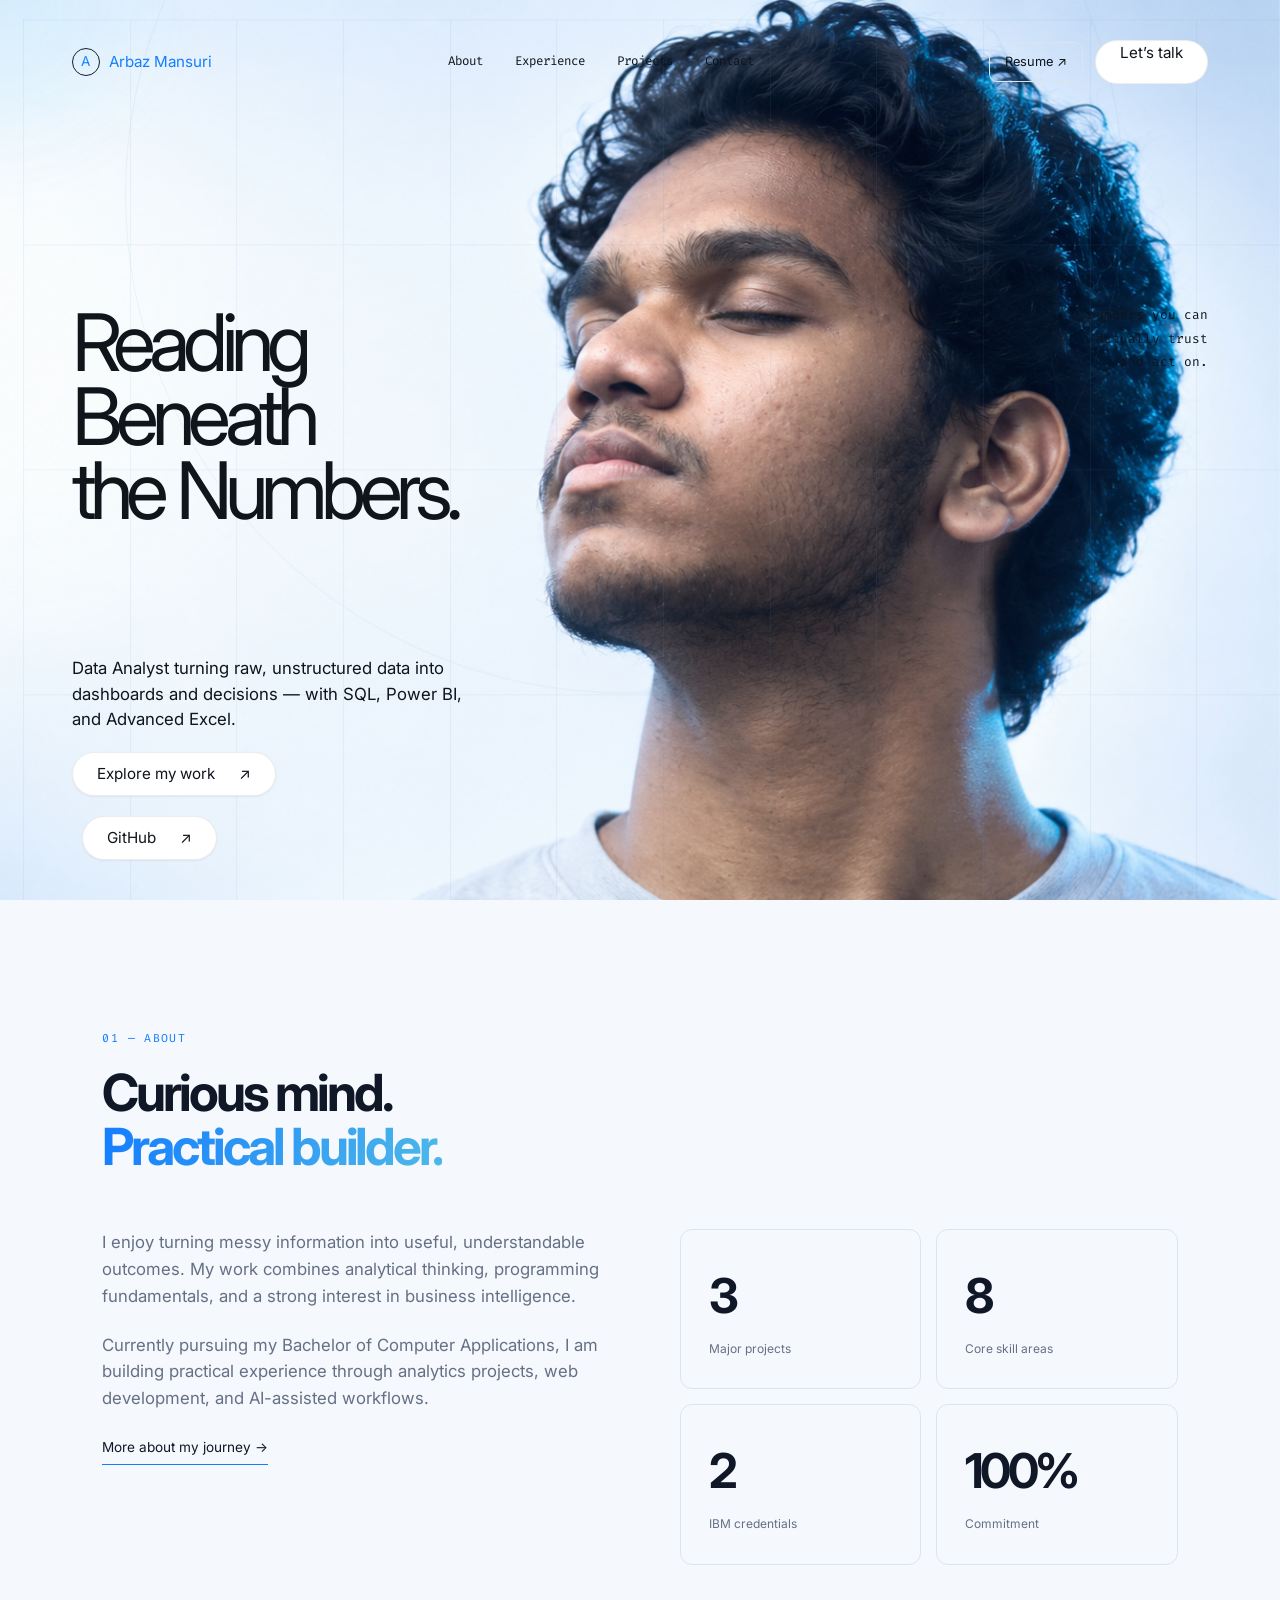
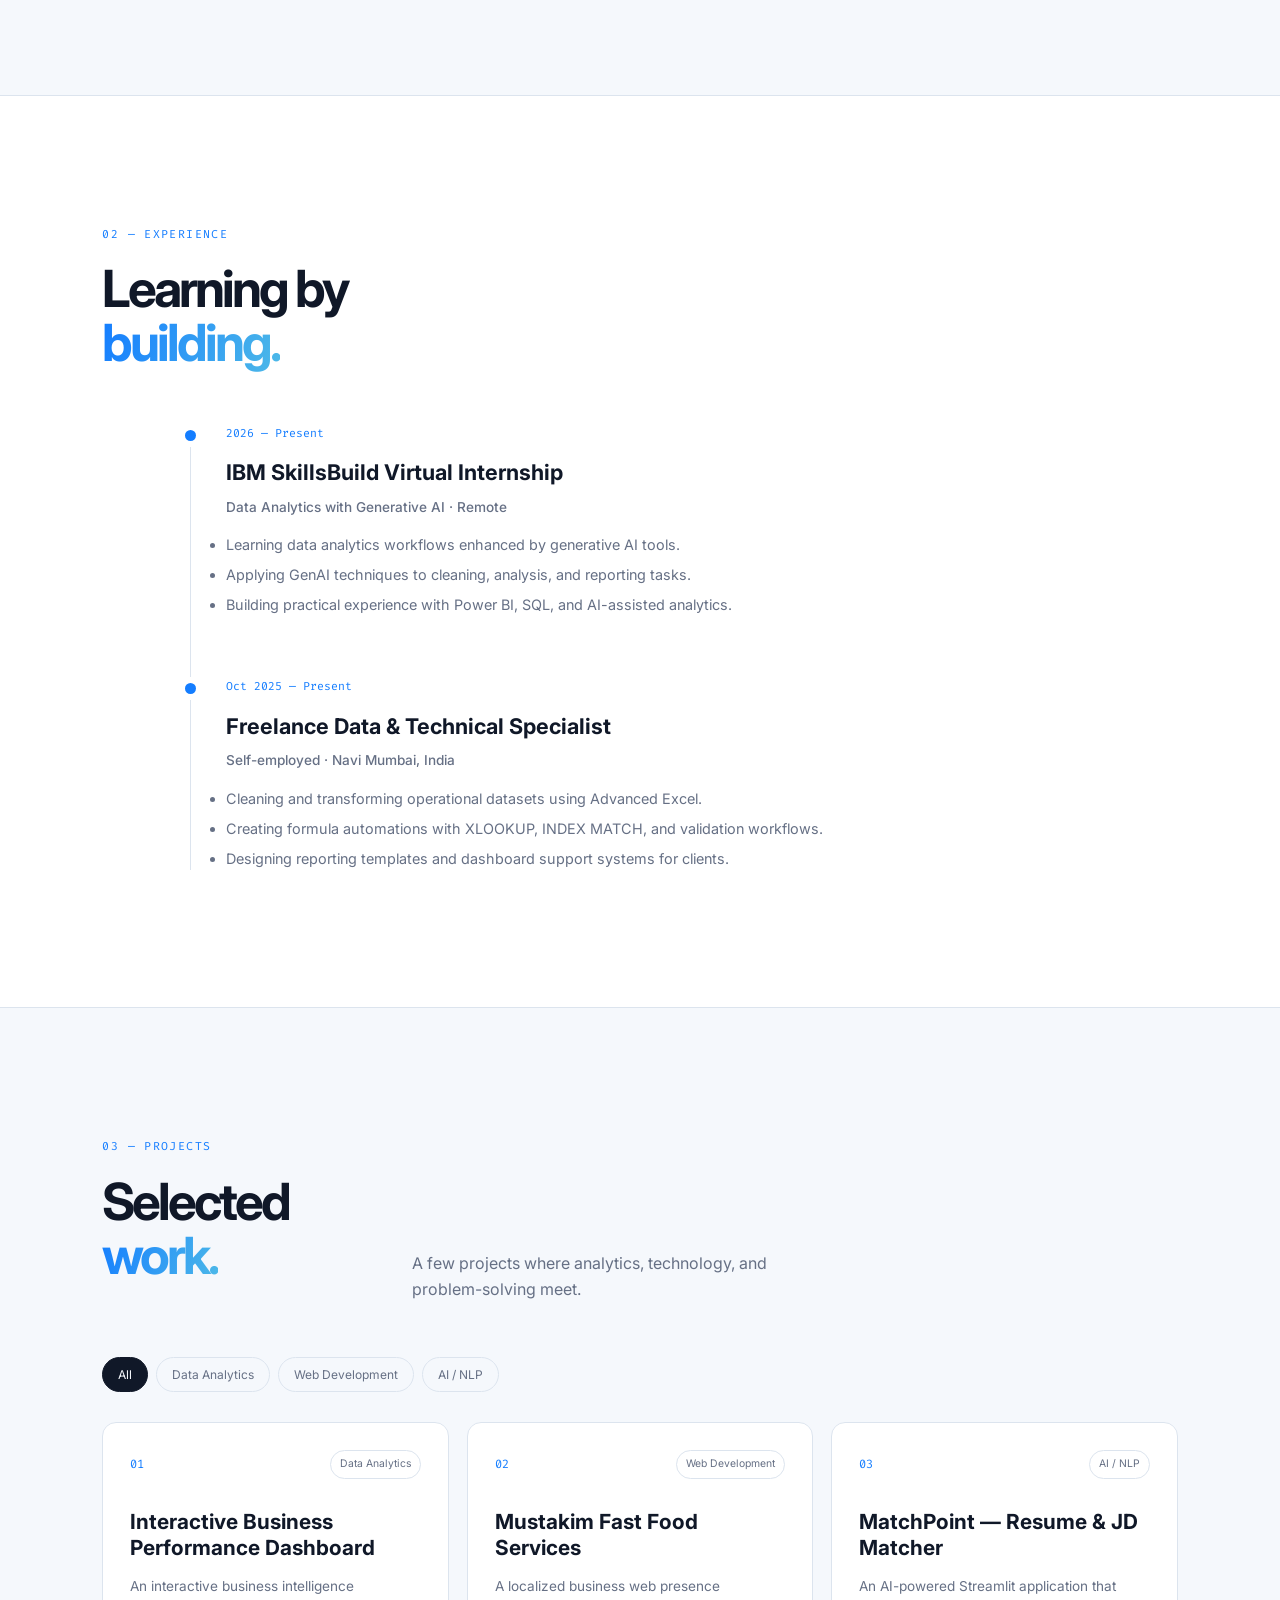
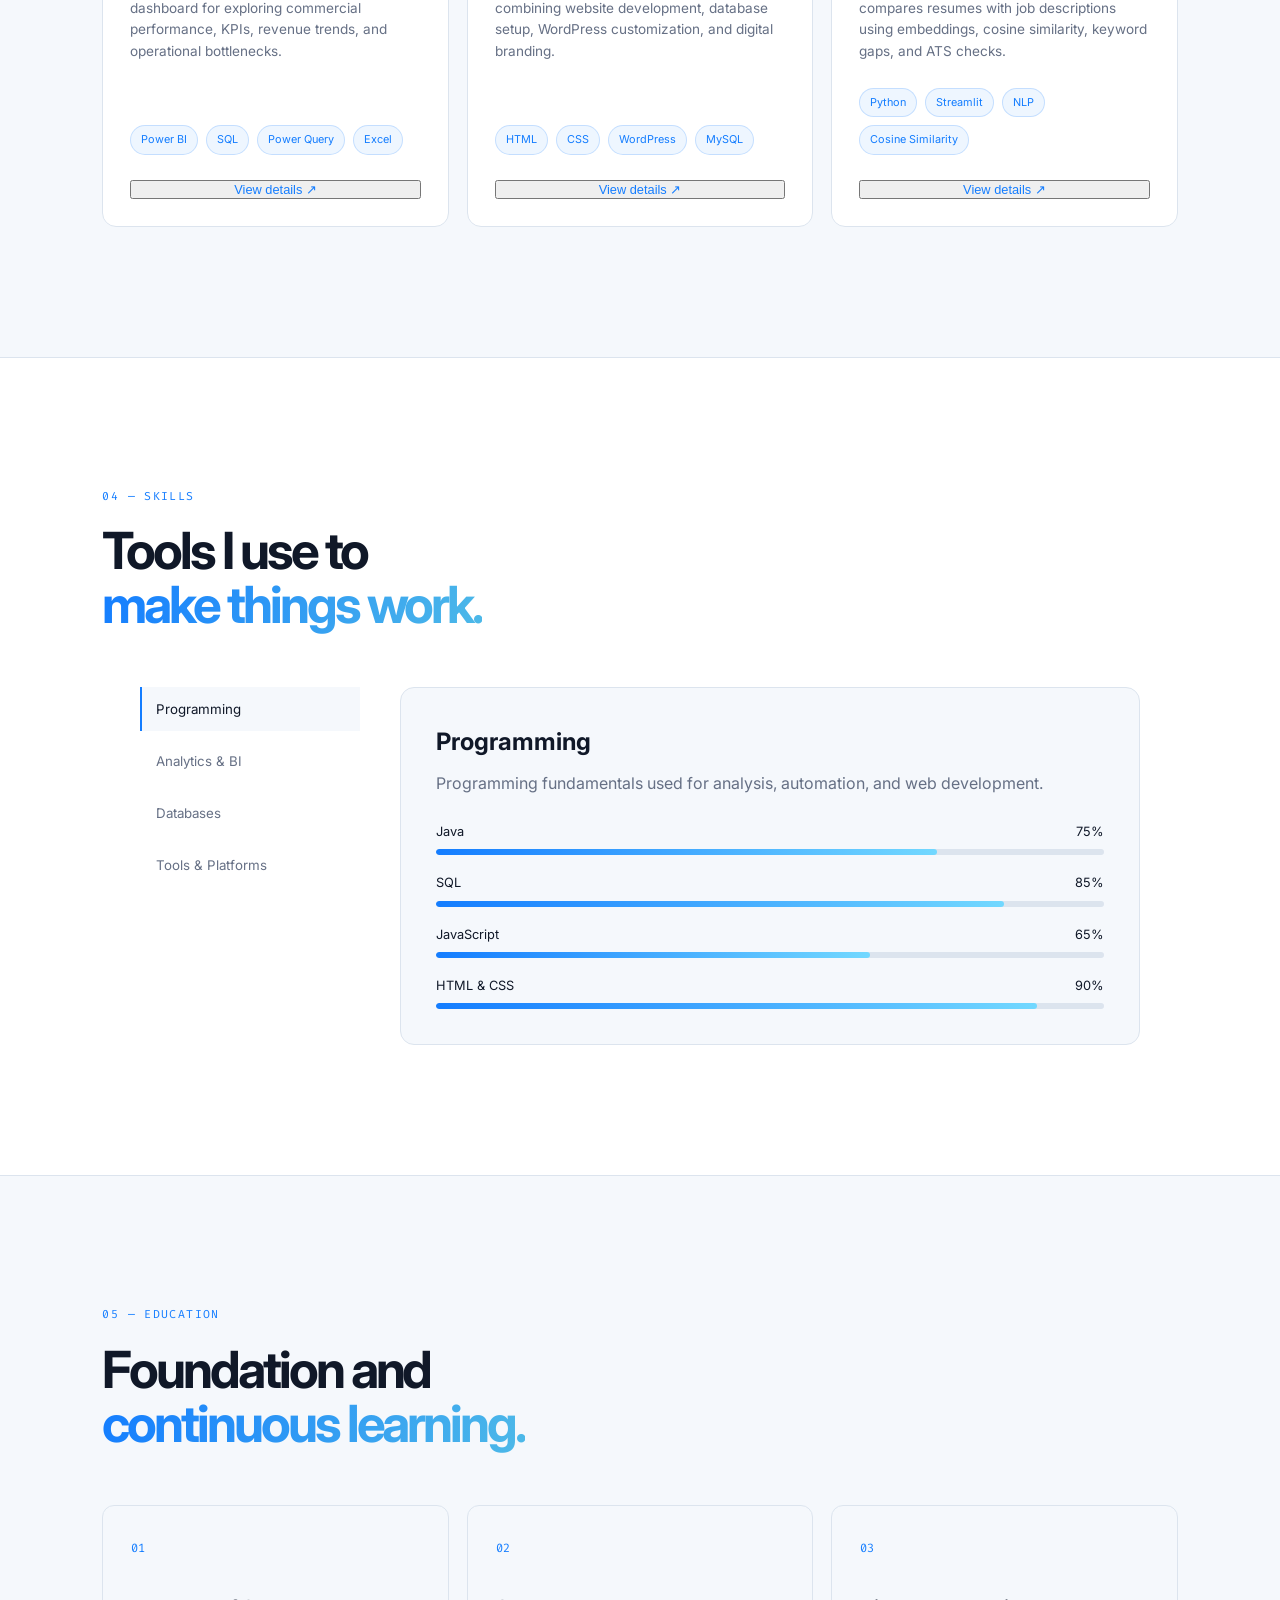
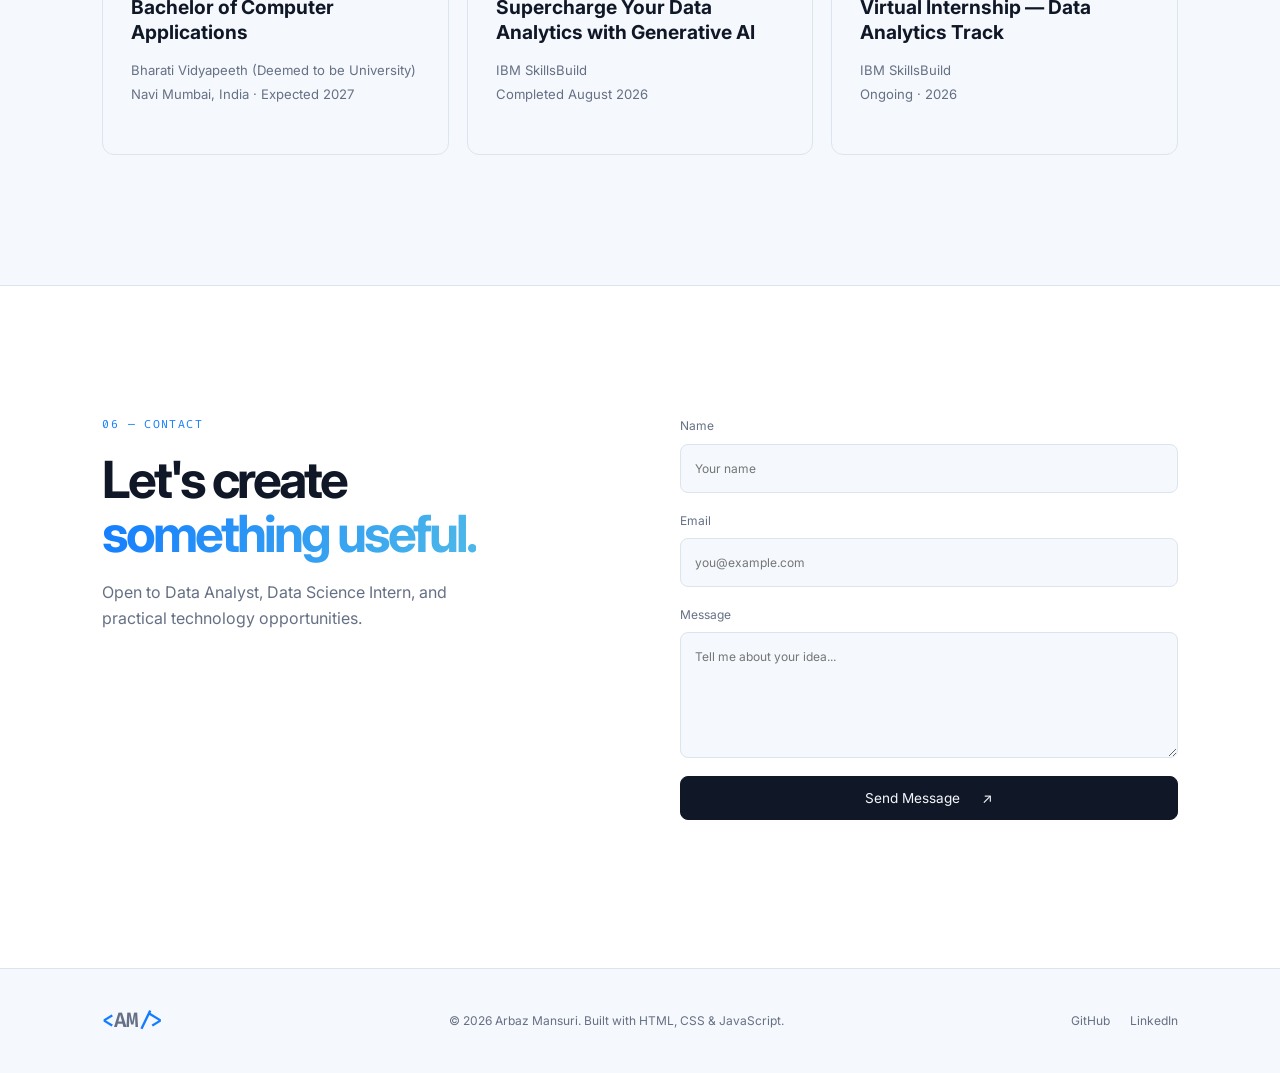
==== arbaz-dynamic-portfolio/index.html @ ddddccc8 "fisrt commit" ====
<!DOCTYPE html>
<html lang="en">
<head>
  <meta charset="UTF-8" />
  <meta name="viewport" content="width=device-width, initial-scale=1.0" />
  <meta name="description" content="Arbaz Mansuri — Data Analyst and BCA candidate portfolio." />
  <title>Arbaz Mansuri | Data Analyst Portfolio</title>
  <link rel="preconnect" href="https://fonts.googleapis.com">
  <link rel="preconnect" href="https://fonts.gstatic.com" crossorigin>
  <link href="https://fonts.googleapis.com/css2?family=Fira+Code:wght@400;500&family=Inter:wght@400;500;600;700;800&display=swap" rel="stylesheet">
  <link rel="stylesheet" href="style.css" />
</head>
<body>
  <div class="cursor-glow"></div>

  <header class="navbar" id="navbar">
    <a href="#home" class="logo static-brand"><span class="brand-mark">A</span><span>Arbaz Mansuri</span></a>
    <nav class="nav-menu" id="navMenu" aria-label="Primary navigation">
      <a href="#about" class="nav-link">About</a>
      <a href="#experience" class="nav-link">Experience</a>
      <a href="#projects" class="nav-link">Projects</a>
      <a href="#contact" class="nav-link">Contact</a>
    </nav>
    <div class="nav-actions">
      <a class="resume-btn resume-link" href="assets/resume.pdf" target="_blank" rel="noopener" download>Resume ↗</a>
      <a class="resume-btn static-talk" href="#contact">Let’s talk</a>
      <button class="menu-btn" id="menuBtn" aria-label="Open menu">☰</button>
    </div>
    <div class="scroll-progress" id="scrollProgress"></div>
  </header>

  <main>
    <section class="hero static-hero section" id="home">
      <div class="layer layer-base" aria-hidden="true"></div>
      <div class="layer layer-reveal" aria-hidden="true"></div>
      <div class="static-grid-layer" aria-hidden="true">
        <div class="static-grid-lines"></div>
        <div class="static-grid-circle"></div>
      </div>
      <div class="static-cursor-glow" aria-hidden="true"></div>

      <div class="static-hero-content">
        <h1 class="static-headline">
          <span>Reading</span>
          <span>Beneath</span>
          <span>the Numbers.</span>
        </h1>

        <div class="static-bottom-copy">
          <p class="static-intro">Data Analyst turning raw, unstructured data into dashboards and decisions — with SQL, Power BI, and Advanced Excel.</p>
          <a class="static-cta" href="#projects">Explore my work <span>↗</span></a>
          <a class="static-cta github-cta" href="https://github.com/arbazmustakimmilkcenter786-afk" target="_blank" rel="noopener">GitHub <span>↗</span></a>
        </div>

        <div class="static-tagline">
          <span>numbers you can</span>
          <span>actually trust</span>
          <span>and act on.</span>
        </div>
      </div>
    </section>

    <section class="section" id="about">
      <div class="section-heading reveal"><p class="eyebrow">01 — ABOUT</p><h2>Curious mind.<br><span class="gradient-text">Practical builder.</span></h2></div>
      <div class="about-layout">
        <div class="about-text reveal"><p>I enjoy turning messy information into useful, understandable outcomes. My work combines analytical thinking, programming fundamentals, and a strong interest in business intelligence.</p><p>Currently pursuing my Bachelor of Computer Applications, I am building practical experience through analytics projects, web development, and AI-assisted workflows.</p><a class="text-link" href="#contact">More about my journey →</a></div>
        <div class="stats-grid reveal delay-one">
          <div class="stat-card"><strong class="counter" data-target="3">0</strong><span>Major projects</span></div>
          <div class="stat-card"><strong class="counter" data-target="8">0</strong><span>Core skill areas</span></div>
          <div class="stat-card"><strong class="counter" data-target="2">0</strong><span>IBM credentials</span></div>
          <div class="stat-card"><strong class="counter" data-target="100">0</strong><span>Commitment</span></div>
        </div>
      </div>
    </section>

    <section class="section muted" id="experience">
      <div class="section-heading reveal"><p class="eyebrow">02 — EXPERIENCE</p><h2>Learning by<br><span class="gradient-text">building.</span></h2></div>
      <div class="timeline" id="timeline"></div>
    </section>

    <section class="section" id="projects">
      <div class="section-heading split-heading reveal"><div><p class="eyebrow">03 — PROJECTS</p><h2>Selected <span class="gradient-text">work.</span></h2></div><p class="section-intro">A few projects where analytics, technology, and problem-solving meet.</p></div>
      <div class="filters" id="filters"></div>
      <div class="projects-grid" id="projectsGrid"></div>
    </section>

    <section class="section muted" id="skills">
      <div class="section-heading reveal"><p class="eyebrow">04 — SKILLS</p><h2>Tools I use to<br><span class="gradient-text">make things work.</span></h2></div>
      <div class="skills-layout"><div class="skill-tabs" id="skillTabs"></div><div class="skill-panel" id="skillPanel"></div></div>
    </section>

    <section class="section" id="education">
      <div class="section-heading reveal"><p class="eyebrow">05 — EDUCATION</p><h2>Foundation and<br><span class="gradient-text">continuous learning.</span></h2></div>
      <div class="education-grid reveal"><article class="info-card"><span class="card-number">01</span><h3>Bachelor of Computer Applications</h3><p>Bharati Vidyapeeth (Deemed to be University)</p><small>Navi Mumbai, India · Expected 2027</small></article><article class="info-card"><span class="card-number">02</span><h3>Supercharge Your Data Analytics with Generative AI</h3><p>IBM SkillsBuild</p><small>Completed August 2026</small></article><article class="info-card"><span class="card-number">03</span><h3>Virtual Internship — Data Analytics Track</h3><p>IBM SkillsBuild</p><small>Ongoing · 2026</small></article></div>
    </section>

    <section class="section contact-section muted" id="contact">
      <div class="contact-layout"><div class="section-heading reveal"><p class="eyebrow">06 — CONTACT</p><h2>Let's create<br><span class="gradient-text">something useful.</span></h2><p class="section-intro">Open to Data Analyst, Data Science Intern, and practical technology opportunities.</p></div><form class="contact-form reveal delay-one" id="contactForm"><label>Name<input id="name" type="text" placeholder="Your name" required></label><label>Email<input id="email" type="email" placeholder="you@example.com" required></label><label>Message<textarea id="message" rows="5" placeholder="Tell me about your idea..." required></textarea></label><button class="btn primary" type="submit">Send Message <span>↗</span></button><p class="form-status" id="formStatus"></p></form></div>
    </section>
  </main>

  <footer><div class="logo"><span>&lt;</span>AM<span>/&gt;</span></div><p>© 2026 Arbaz Mansuri. Built with HTML, CSS & JavaScript.</p><div class="footer-links"><a href="https://github.com/arbazmustakimmilkcenter786-afk" target="_blank">GitHub</a><a href="https://linkedin.com/in/arbaz-mansuri-52840a431" target="_blank">LinkedIn</a></div></footer>
  <button class="back-top" id="backTop" aria-label="Back to top">↑</button>
  <div class="modal" id="projectModal" aria-hidden="true"><div class="modal-box"><button class="modal-close" id="modalClose">×</button><p class="eyebrow" id="modalCategory"></p><h2 id="modalTitle"></h2><p id="modalDescription"></p><div class="tag-list" id="modalTags"></div><a id="modalLink" class="text-link" href="#" target="_blank">View project →</a></div></div>
  <script src="script.js"></script>
</body>
</html>
---- arbaz-dynamic-portfolio/style.css ----
:root{--bg:#f5f8fc;--surface:#fff;--text:#101828;--muted:#667085;--line:#dce4ee;--accent:#147dff;--accent2:#72d8ff;--shadow:0 20px 60px #183b5d12}*{box-sizing:border-box;margin:0;padding:0}html{scroll-behavior:smooth}body{font-family:Inter,sans-serif;background:var(--bg);color:var(--text);line-height:1.6;overflow-x:hidden}body.dark{--bg:#0b111b;--surface:#111b29;--text:#edf4ff;--muted:#9aaabd;--line:#253448;--shadow:0 20px 60px #0005}.cursor-glow{position:fixed;width:260px;height:260px;border-radius:50%;background:#55c7ff20;filter:blur(45px);pointer-events:none;z-index:-1;transform:translate(-50%,-50%)}a{text-decoration:none;color:inherit}.navbar{height:76px;display:flex;align-items:center;justify-content:space-between;padding:0 6%;position:fixed;top:0;left:0;right:0;z-index:20;background:#f5f8fccc;backdrop-filter:blur(18px);border-bottom:1px solid transparent}.dark .navbar{background:#0b111bcc}.navbar.scrolled{border-color:var(--line)}.logo{font-family:'Fira Code',monospace;font-size:1.3rem;font-weight:600}.logo span{color:var(--accent)}.nav-menu{display:flex;gap:25px}.nav-link{font-size:.8rem;color:var(--muted);transition:.2s}.nav-link:hover,.nav-link.active{color:var(--accent)}.nav-actions{display:flex;align-items:center;gap:12px}.icon-btn,.menu-btn,.modal-close{border:0;background:transparent;color:var(--text);font-size:1.2rem;cursor:pointer}.resume-btn{border:1px solid var(--line);padding:9px 15px;border-radius:8px;font-size:.8rem}.menu-btn{display:none}.scroll-progress{position:absolute;bottom:-1px;left:0;height:2px;background:var(--accent);width:0}.section{padding:130px 8%;position:relative}.hero{min-height:100vh;padding-top:150px;display:flex;align-items:center;overflow:hidden}.hero-grid{max-width:1200px;width:100%;margin:auto;display:grid;grid-template-columns:1.05fr .95fr;gap:70px;align-items:center}.eyebrow{font-family:'Fira Code',monospace;color:var(--accent);font-size:.72rem;letter-spacing:.12em;margin-bottom:18px}.eyebrow span{color:var(--muted)}h1{font-size:clamp(3rem,6vw,6.5rem);line-height:1.02;letter-spacing:-.07em}h2{font-size:clamp(2.3rem,4vw,4.5rem);line-height:1.05;letter-spacing:-.06em}.gradient-text{background:linear-gradient(110deg,var(--accent),#4db9e8);-webkit-background-clip:text;background-clip:text;color:transparent}.hero-description{max-width:560px;color:var(--muted);font-size:1.02rem;margin:28px 0}.hero-actions{display:flex;gap:12px;flex-wrap:wrap}.btn{display:inline-flex;align-items:center;justify-content:center;gap:22px;padding:13px 19px;border-radius:8px;border:1px solid var(--line);font-size:.85rem;cursor:pointer;font-family:inherit}.btn.primary{background:var(--text);color:var(--bg);border-color:var(--text)}.btn.secondary{background:transparent}.social-row{display:flex;gap:25px;margin-top:35px;color:var(--muted);font-size:.8rem}.social-row a:hover,.text-link:hover{color:var(--accent)}.hero-visual{position:relative;min-height:500px;display:grid;place-items:center}.portrait-frame{width:min(390px,80%);aspect-ratio:4/5;border:1px solid #fff9;border-radius:220px 220px 24px 24px;background:linear-gradient(145deg,#dff5ff,#a9d8e8 45%,#eef8ff);box-shadow:var(--shadow);position:relative;overflow:hidden}.portrait-placeholder{height:100%;display:grid;place-items:center;align-content:center;color:#2a6a87;background:radial-gradient(circle at 50% 35%,#fff8,transparent 35%),linear-gradient(160deg,#c5efff,#dcebf4)}.portrait-placeholder span{font-size:6rem;font-weight:800;letter-spacing:-.1em}.portrait-placeholder small{font-family:'Fira Code';font-size:.6rem;letter-spacing:.2em}.glass-label{position:absolute;background:#ffffff55;border:1px solid #ffffffaa;backdrop-filter:blur(14px);padding:10px 14px;border-radius:8px;font-family:'Fira Code';font-size:.62rem;color:#1e5068}.label-top{top:25px;left:-25px}.label-bottom{bottom:35px;right:-30px}.floating-note{position:absolute;background:var(--surface);border:1px solid var(--line);box-shadow:var(--shadow);padding:13px 18px;border-radius:10px;font-size:.8rem}.floating-note b{color:var(--accent);margin-left:20px}.note-one{top:80px;right:0}.note-two{bottom:70px;left:0}.scroll-hint{position:absolute;bottom:35px;left:8%;font-size:.72rem;color:var(--muted);display:flex;gap:15px}.scroll-hint span{color:var(--accent)}.section-heading{max-width:700px;margin-bottom:55px}.section-heading h2{margin-bottom:20px}.section-intro{color:var(--muted);max-width:390px}.split-heading{display:flex;justify-content:space-between;align-items:end;gap:30px}.muted{background:var(--surface);border-top:1px solid var(--line);border-bottom:1px solid var(--line)}.about-layout{max-width:1200px;margin:auto;display:grid;grid-template-columns:1fr 1fr;gap:80px}.about-text{font-size:1.05rem;color:var(--muted);max-width:500px}.about-text p+p{margin-top:22px}.text-link{display:inline-block;color:var(--text);font-size:.85rem;margin-top:25px;border-bottom:1px solid var(--accent);padding-bottom:5px}.stats-grid{display:grid;grid-template-columns:1fr 1fr;gap:15px}.stat-card,.info-card{background:var(--bg);border:1px solid var(--line);padding:28px;border-radius:12px}.stat-card strong{font-size:3rem;letter-spacing:-.08em;display:block}.stat-card span{font-size:.75rem;color:var(--muted)}.timeline{max-width:900px;margin:auto;border-left:1px solid var(--line);padding-left:35px}.timeline-item{position:relative;padding:0 0 55px}.timeline-item:last-child{padding-bottom:0}.timeline-item:before{content:'';position:absolute;left:-41px;top:5px;width:11px;height:11px;background:var(--accent);border-radius:50%;box-shadow:0 0 0 6px var(--surface)}.timeline-date{font-family:'Fira Code';font-size:.72rem;color:var(--accent);margin-bottom:12px}.timeline-item h3{font-size:1.35rem}.timeline-item h4{font-size:.85rem;color:var(--muted);font-weight:500;margin:7px 0 15px}.timeline-item li{color:var(--muted);font-size:.9rem;margin:7px 0}.tag-list,.filters{display:flex;gap:8px;flex-wrap:wrap}.tag{font-size:.68rem;color:var(--accent);background:#147dff12;border:1px solid #147dff30;border-radius:100px;padding:5px 10px}.filters{margin-bottom:30px}.filter-btn{border:1px solid var(--line);background:transparent;color:var(--muted);padding:9px 15px;border-radius:100px;cursor:pointer;font-family:inherit;font-size:.75rem}.filter-btn.active{background:var(--text);color:var(--bg);border-color:var(--text)}.projects-grid{display:grid;grid-template-columns:repeat(3,1fr);gap:18px}.project-card{border:1px solid var(--line);background:var(--surface);border-radius:14px;padding:27px;min-height:330px;display:flex;flex-direction:column;transition:.25s}.project-card:hover,.info-card:hover{transform:translateY(-6px);box-shadow:var(--shadow)}.project-top{display:flex;justify-content:space-between;align-items:center;margin-bottom:30px}.project-index{font-family:'Fira Code';font-size:.75rem;color:var(--accent)}.project-category{font-size:.65rem;color:var(--muted);border:1px solid var(--line);padding:5px 9px;border-radius:100px}.project-card h3{font-size:1.3rem;line-height:1.25}.project-card p{color:var(--muted);font-size:.85rem;margin:15px 0 25px}.project-card .tag-list{margin-top:auto}.project-open{margin-top:25px;font-size:.8rem;color:var(--accent);cursor:pointer}.skills-layout{max-width:1000px;margin:auto;display:grid;grid-template-columns:220px 1fr;gap:40px}.skill-tabs{display:flex;flex-direction:column;gap:8px}.skill-tab{padding:14px;border:0;background:transparent;text-align:left;color:var(--muted);cursor:pointer;border-left:2px solid transparent;font-family:inherit}.skill-tab.active{color:var(--text);border-color:var(--accent);background:var(--bg)}.skill-panel{background:var(--bg);border:1px solid var(--line);border-radius:14px;padding:35px}.skill-panel h3{font-size:1.5rem;margin-bottom:10px}.skill-panel p{color:var(--muted);margin-bottom:25px}.skill-bars{display:grid;gap:18px}.bar-line{display:flex;justify-content:space-between;font-size:.8rem;margin-bottom:7px}.bar{height:6px;background:var(--line);border-radius:10px;overflow:hidden}.bar i{display:block;height:100%;background:linear-gradient(90deg,var(--accent),var(--accent2));border-radius:10px}.education-grid{display:grid;grid-template-columns:repeat(3,1fr);gap:18px}.info-card{min-height:250px}.card-number{font-family:'Fira Code';color:var(--accent);font-size:.75rem}.info-card h3{font-size:1.2rem;line-height:1.3;margin:35px 0 15px}.info-card p,.info-card small{color:var(--muted);font-size:.82rem}.contact-layout{max-width:1100px;margin:auto;display:grid;grid-template-columns:1fr 1fr;gap:80px}.contact-form{display:grid;gap:18px}.contact-form label{font-size:.75rem;color:var(--muted)}input,textarea{width:100%;display:block;margin-top:8px;padding:14px;border:1px solid var(--line);background:var(--bg);color:var(--text);border-radius:8px;font:inherit;outline:none}input:focus,textarea:focus{border-color:var(--accent)}.form-status{font-size:.8rem;color:var(--accent)}footer{display:flex;justify-content:space-between;align-items:center;padding:35px 8%;font-size:.75rem;color:var(--muted);gap:20px}.footer-links{display:flex;gap:20px}.footer-links a:hover{color:var(--accent)}.back-top{position:fixed;right:25px;bottom:25px;width:42px;height:42px;border:1px solid var(--line);background:var(--surface);color:var(--text);border-radius:50%;cursor:pointer;opacity:0;pointer-events:none;transition:.2s}.back-top.show{opacity:1;pointer-events:auto}.modal{position:fixed;inset:0;background:#08111c99;backdrop-filter:blur(10px);display:none;place-items:center;padding:20px;z-index:30}.modal.open{display:grid}.modal-box{max-width:550px;width:100%;background:var(--surface);border:1px solid var(--line);border-radius:16px;padding:40px;position:relative;box-shadow:var(--shadow)}.modal-close{position:absolute;right:20px;top:15px;font-size:1.8rem}.modal-box h2{font-size:2.2rem;margin-bottom:15px}.modal-box p:not(.eyebrow){color:var(--muted);margin-bottom:20px}.reveal{opacity:0;transform:translateY(25px);transition:.7s ease}.reveal.visible{opacity:1;transform:none}.delay-one{transition-delay:.15s}.hero-orb{position:absolute;border-radius:50%;filter:blur(2px);pointer-events:none}.orb-one{width:500px;height:500px;right:-200px;top:120px;background:#6ed7ff20}.orb-two{width:350px;height:350px;left:-200px;bottom:50px;background:#147dff10}@media(max-width:900px){.nav-menu{position:absolute;top:76px;left:0;right:0;background:var(--surface);border-bottom:1px solid var(--line);padding:20px 8%;display:none;flex-direction:column}.nav-menu.open{display:flex}.menu-btn{display:block}.resume-btn{display:none}.hero-grid,.about-layout,.contact-layout{grid-template-columns:1fr;gap:50px}.hero{padding-top:125px}.hero-visual{min-height:430px}.projects-grid{grid-template-columns:1fr 1fr}.education-grid{grid-template-columns:1fr}.skills-layout{grid-template-columns:1fr}.skill-tabs{flex-direction:row;overflow:auto}.skill-tab{white-space:nowrap;border-left:0;border-bottom:2px solid transparent}.skill-tab.active{border-bottom-color:var(--accent)}.split-heading{display:block}.section-intro{margin-top:20px}}@media(max-width:600px){.section{padding:95px 6%}.navbar{padding:0 6%}h1{font-size:3.2rem}.hero-description{font-size:.9rem}.projects-grid,.stats-grid{grid-template-columns:1fr}.portrait-frame{width:75%}.floating-note{font-size:.7rem}.note-one{right:-5px}.note-two{left:-5px}.timeline{padding-left:25px}.timeline-item:before{left:-31px}footer{flex-direction:column;align-items:flex-start}.modal-box{padding:30px 22px}}


/* =========================================
   GLASS HERO IMAGE + CURSOR PARALLAX
========================================= */
.hero-grid{position:relative;z-index:2;}
.hero-visual{position:relative;z-index:3;}
.portrait-frame{position:relative;overflow:hidden;isolation:isolate;transform:translate3d(var(--portrait-x,0px),var(--portrait-y,0px),0) rotateX(var(--portrait-rx,0deg)) rotateY(var(--portrait-ry,0deg));transition:transform .18s cubic-bezier(.22,.61,.36,1);will-change:transform;}
.portrait-frame::before{content:"";position:absolute;inset:0;z-index:5;pointer-events:none;background:radial-gradient(circle at var(--portrait-light-x,50%) var(--portrait-light-y,50%),rgba(150,232,255,.22),transparent 27%),linear-gradient(120deg,rgba(255,255,255,.10),transparent 35%,rgba(64,198,255,.08));mix-blend-mode:screen;opacity:var(--highlight-opacity,0);transition:opacity .25s ease;}
.portrait-image-layer{position:absolute;inset:0;overflow:hidden;}
.portrait-image-layer picture{position:absolute;inset:0;display:block;}
.hero-image,.hero-reveal{position:absolute;inset:0;width:100%;height:100%;object-fit:cover;object-position:center;display:block;user-select:none;pointer-events:none;}
.hero-image{transform:translate3d(var(--base-x,0px),var(--base-y,0px),0) scale(1.015);transition:transform .25s ease-out;}
.hero-reveal{opacity:1;mix-blend-mode:screen;filter:drop-shadow(0 0 20px rgba(60,220,255,.18));transform:translate3d(var(--reveal-x,0px),var(--reveal-y,0px),0) scale(1.015);transition:transform .35s ease-out,filter .3s ease;}
.portrait-frame.is-hovering .hero-reveal{filter:drop-shadow(0 0 28px rgba(70,220,255,.35)) brightness(1.05);}
.portrait-grid-overlay{position:absolute;inset:0;z-index:4;pointer-events:none;background-image:linear-gradient(to right,rgba(75,140,190,.14) 1px,transparent 1px),linear-gradient(to bottom,rgba(75,140,190,.14) 1px,transparent 1px);background-size:25% 25%;mix-blend-mode:multiply;opacity:.7;transform:translate3d(var(--grid-x,0px),var(--grid-y,0px),0);transition:transform .22s ease-out;}
.portrait-cursor-highlight{position:absolute;z-index:6;left:var(--local-x,50%);top:var(--local-y,50%);width:180px;height:180px;transform:translate(-50%,-50%);border-radius:50%;pointer-events:none;background:radial-gradient(circle,rgba(175,245,255,.30) 0%,rgba(85,210,255,.12) 28%,transparent 70%);filter:blur(8px);opacity:var(--highlight-opacity,0);transition:opacity .2s ease,left .12s ease-out,top .12s ease-out;mix-blend-mode:screen;}
.cursor-glow{z-index:40!important;opacity:.75;}
@media(max-width:900px){.portrait-frame{transform:none!important;}.portrait-grid-overlay{transform:none!important;}.portrait-frame::before,.portrait-cursor-highlight{display:none;}.hero-image,.hero-reveal{object-fit:cover;}}
@media(max-width:700px){.portrait-frame{height:520px!important;width:100%!important;}.hero-image,.hero-reveal{object-position:center top;}}
@media(prefers-reduced-motion:reduce){.portrait-frame,.hero-image,.hero-reveal,.portrait-grid-overlay,.portrait-cursor-highlight{transition:none!important;}}

/* =========================================================
   STATIC PORTFOLIO HOME — PRESERVED GLASS HERO DESIGN
   Only the home page is overridden below. Other sections
   and their interactions remain unchanged.
========================================================= */

.static-hero{
  position:relative;
  isolation:isolate;
  overflow:hidden;
  min-width:320px;
  min-height:100vh;
  height:100vh;
  padding:0!important;
  background:#eef8ff;
  color:#10141b;
  touch-action:none;
  --reveal-x:-999px;
  --reveal-y:-999px;
  --reveal-radius:0px;
}

.static-hero .layer{
  position:absolute;
  inset:0;
  background-position:center;
  background-repeat:no-repeat;
  background-size:cover;
  pointer-events:none;
}
.static-hero .layer-base{
  background-image:url("assets/Base_image_desktop.png");
  opacity:1;
  transform:scale(1.015);
  animation:staticHeroEntrance 1.1s cubic-bezier(.22,.61,.36,1) forwards;
}
.static-hero .layer-reveal{
  background-image:url("assets/Reveal_image_desktop.png");
  -webkit-mask-repeat:no-repeat;
  mask-repeat:no-repeat;
  -webkit-mask-image:radial-gradient(circle var(--reveal-radius) at var(--reveal-x) var(--reveal-y),
    rgba(255,255,255,.98) 0%,rgba(255,255,255,.98) 62%,rgba(255,255,255,.72) 76%,rgba(255,255,255,.28) 90%,transparent 100%);
  mask-image:radial-gradient(circle var(--reveal-radius) at var(--reveal-x) var(--reveal-y),
    rgba(255,255,255,.98) 0%,rgba(255,255,255,.98) 62%,rgba(255,255,255,.72) 76%,rgba(255,255,255,.28) 90%,transparent 100%);
}
.static-grid-layer{
  position:absolute;
  inset:0;
  pointer-events:none;
  opacity:.5;
  z-index:2;
  transform:translate3d(var(--static-grid-x,0px),var(--static-grid-y,0px),0);
  transition:transform .2s cubic-bezier(.22,.61,.36,1);
}
.static-grid-lines{
  position:absolute;
  inset:0;
  background-image:repeating-linear-gradient(to right,rgba(95,151,190,.18) 0,rgba(95,151,190,.18) 1px,transparent 1px,transparent calc(100% / 12)),
    repeating-linear-gradient(to bottom,rgba(95,151,190,.18) 0,rgba(95,151,190,.18) 1px,transparent 1px,transparent calc(100% / 4));
}
.static-grid-circle{
  position:absolute;
  top:-36%;
  left:8%;
  width:min(78vw,72rem);
  aspect-ratio:1;
  border-radius:50%;
  border:1px solid rgba(95,151,190,.18);
}
.static-cursor-glow{
  position:absolute;
  z-index:3;
  width:470px;
  height:470px;
  left:var(--static-mouse-x,50%);
  top:var(--static-mouse-y,50%);
  transform:translate(-50%,-50%);
  pointer-events:none;
  border-radius:50%;
  background:radial-gradient(circle,rgba(125,220,255,.16),rgba(125,220,255,.06) 35%,transparent 70%);
  filter:blur(10px);
  opacity:var(--static-glow-opacity,0);
  transition:opacity .35s ease;
}
.static-hero-content{
  position:absolute;
  inset:0;
  z-index:4;
  pointer-events:none;
}
.static-headline{
  position:absolute;
  top:34%;
  left:max(5.6vw,2rem);
  margin:0;
  display:flex;
  flex-direction:column;
  font-size:clamp(4.8rem,6.2vw,6.8rem);
  line-height:.93;
  letter-spacing:-.085em;
  font-weight:400;
  color:#10141b;
}
.static-headline span{
  display:block;
  opacity:0;
  transform:translateY(24px);
  animation:staticLineUp .9s cubic-bezier(.22,.61,.36,1) forwards;
}
.static-headline span:nth-child(1){animation-delay:.55s}
.static-headline span:nth-child(2){animation-delay:.66s}
.static-headline span:nth-child(3){animation-delay:.77s}
.static-bottom-copy{
  position:absolute;
  left:max(5.6vw,2rem);
  bottom:max(2.5rem,calc(env(safe-area-inset-bottom,0px) + 2rem));
  display:flex;
  flex-direction:column;
  align-items:flex-start;
  gap:1.25rem;
  max-width:26rem;
}
.static-intro{
  margin:0;
  font-size:1.05rem;
  line-height:1.5;
  color:#10141b;
  opacity:0;
  transform:translateY(16px);
  animation:staticFadeUp .9s cubic-bezier(.22,.61,.36,1) .95s forwards;
}
.static-cta{
  pointer-events:auto;
  display:inline-flex;
  align-items:center;
  justify-content:center;
  min-height:44px;
  padding:0 1.5rem;
  border-radius:999px;
  background:#fff;
  color:#10141b;
  font-size:.95rem;
  border:1px solid rgba(11,14,20,.08);
  box-shadow:0 1px 2px rgba(11,14,20,.06);
  transition:transform .35s ease,box-shadow .35s ease;
}
.static-cta span{margin-left:1.5rem}
.static-cta:hover{transform:translateY(-2px);box-shadow:0 8px 20px rgba(11,14,20,.12)}
.static-tagline{
  position:absolute;
  top:34%;
  right:max(5.6vw,2rem);
  display:flex;
  flex-direction:column;
  align-items:flex-end;
  gap:.35rem;
  font-family:'Fira Code',monospace;
  font-size:.8rem;
  line-height:1.4;
  color:#10141b;
  text-align:right;
}
.static-tagline span{
  opacity:0;
  transform:translateY(12px);
  animation:staticFadeUp .9s cubic-bezier(.22,.61,.36,1) forwards;
}
.static-tagline span:nth-child(1){animation-delay:1s}
.static-tagline span:nth-child(2){animation-delay:1.08s}
.static-tagline span:nth-child(3){animation-delay:1.16s}

/* Keep the existing navigation, but place it over the unchanged home hero. */
body>.navbar{
  position:absolute;
  top:0;
  left:0;
  right:0;
  height:auto;
  padding:2.5rem max(5.6vw,2rem);
  background:transparent!important;
  border:0!important;
  backdrop-filter:none;
  z-index:10;
  color:#10141b;
}
body>.navbar .logo{display:flex;align-items:center;gap:.6rem;color:#10141b;font-family:Inter,sans-serif;font-size:.95rem;font-weight:400}
.static-brand .brand-mark{
  width:28px;height:28px;border:1px solid #10141b;border-radius:50%;
  display:grid;place-items:center;font-family:Inter,sans-serif;font-size:.85rem;
}
body>.navbar .nav-menu{gap:2rem}
body>.navbar .nav-link{color:#10141b;font-family:'Fira Code',monospace;font-size:.78rem}
body>.navbar .nav-link:hover{color:#10141b}
body>.navbar .static-talk{
  min-height:44px;padding:0 1.5rem;border-radius:999px;background:#fff;
  color:#10141b;border:1px solid rgba(11,14,20,.08);font-size:.95rem;
}
body>.navbar .menu-btn{color:#10141b}

@keyframes staticHeroEntrance{from{opacity:0;transform:scale(1.035)}to{opacity:1;transform:scale(1)}}
@keyframes staticLineUp{from{opacity:0;transform:translateY(24px)}to{opacity:1;transform:translateY(0)}}
@keyframes staticFadeUp{from{opacity:0;transform:translateY(16px)}to{opacity:1;transform:translateY(0)}}

@media(max-width:767px){
  .static-hero{min-height:42rem;height:100vh}
  .static-hero .layer-base{background-image:url("assets/Base_image_mobile.png")}
  .static-hero .layer-reveal{background-image:url("assets/Reveal_image_mobile.png")}
  .static-grid-layer{opacity:.22}
  .static-grid-lines{background-image:repeating-linear-gradient(to right,rgba(95,151,190,.18) 0,rgba(95,151,190,.18) 1px,transparent 1px,transparent 25%),
    repeating-linear-gradient(to bottom,rgba(95,151,190,.18) 0,rgba(95,151,190,.18) 1px,transparent 1px,transparent calc(100% / 6))}
  .static-grid-circle{top:-8%;left:-76%;width:150vw}
  body>.navbar{left:1.25rem;right:1.25rem;padding:1.5rem 0}
  body>.navbar .nav-menu{display:none;position:absolute;top:4.5rem;left:0;right:0;padding:1rem;background:rgba(255,255,255,.92);border:1px solid rgba(11,14,20,.08);border-radius:14px;flex-direction:column;gap:.25rem}
  body>.navbar .nav-menu.open{display:flex}
  body>.navbar .nav-link{min-height:40px;padding:.5rem}
  body>.navbar .menu-btn{display:block}
  body>.navbar .static-talk{display:none}
  .static-headline{top:15%;left:1.25rem;right:auto;width:62%;font-size:clamp(2.7rem,12.5vw,3.8rem);line-height:.87;color:#fdfdfd;text-shadow:0 1px 12px rgba(0,0,0,.28)}
  .static-bottom-copy{left:1.25rem;right:1.25rem;bottom:calc(env(safe-area-inset-bottom,0px) + 2rem);max-width:none}
  .static-intro{color:#fdfdfd;text-shadow:0 1px 10px rgba(0,0,0,.28);font-size:.95rem}
  .static-tagline{top:55%;right:1.25rem;color:#fdfdfd;text-shadow:0 1px 10px rgba(0,0,0,.28)}
  .static-cursor-glow{display:none}
}
@media(max-width:320px){.static-headline{width:68%;font-size:2.5rem}}
@media(prefers-reduced-motion:reduce){
  .static-hero .layer-base,.static-headline span,.static-intro,.static-tagline span,
  .static-grid-layer,.static-cursor-glow{animation:none!important;transition:none!important;opacity:1}
}


/* Resume and GitHub links */
.resume-link{white-space:nowrap}.github-cta{margin-left:10px}@media(max-width:700px){.github-cta{margin-left:0;margin-top:10px}}
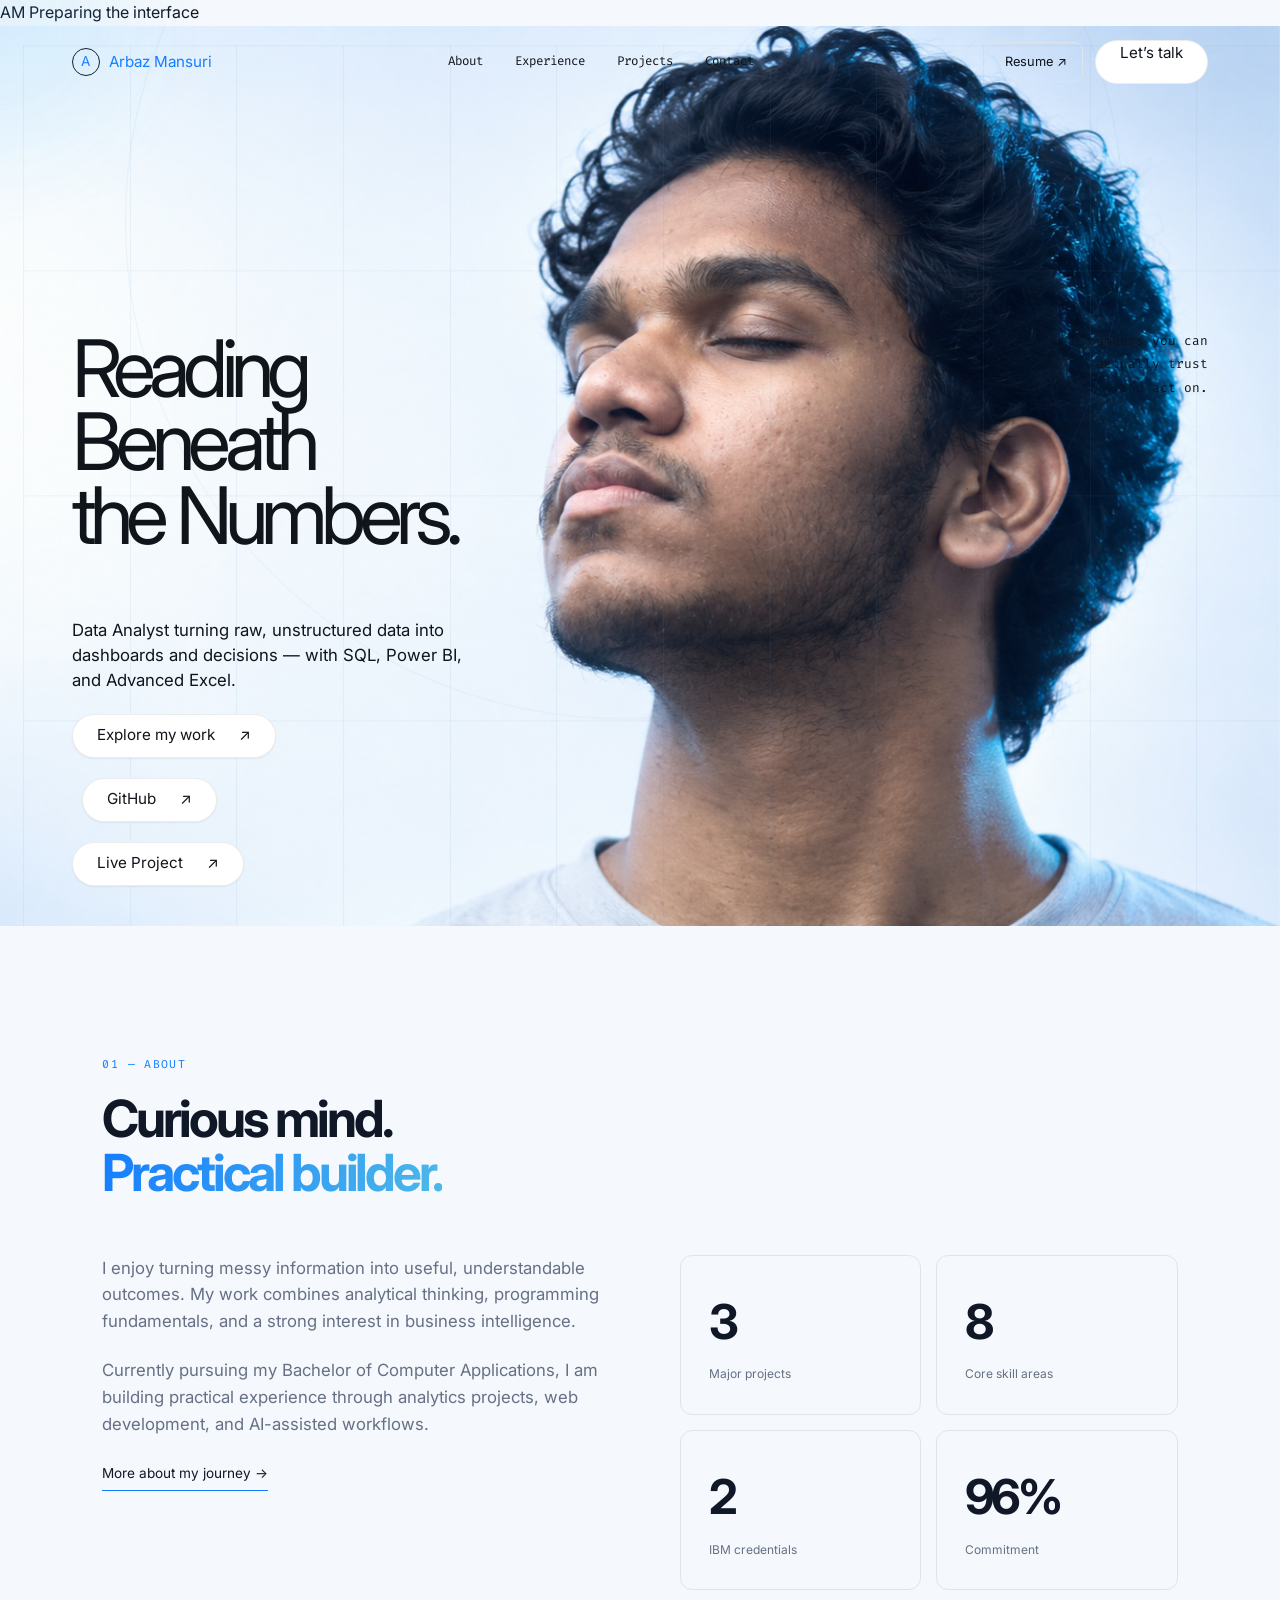
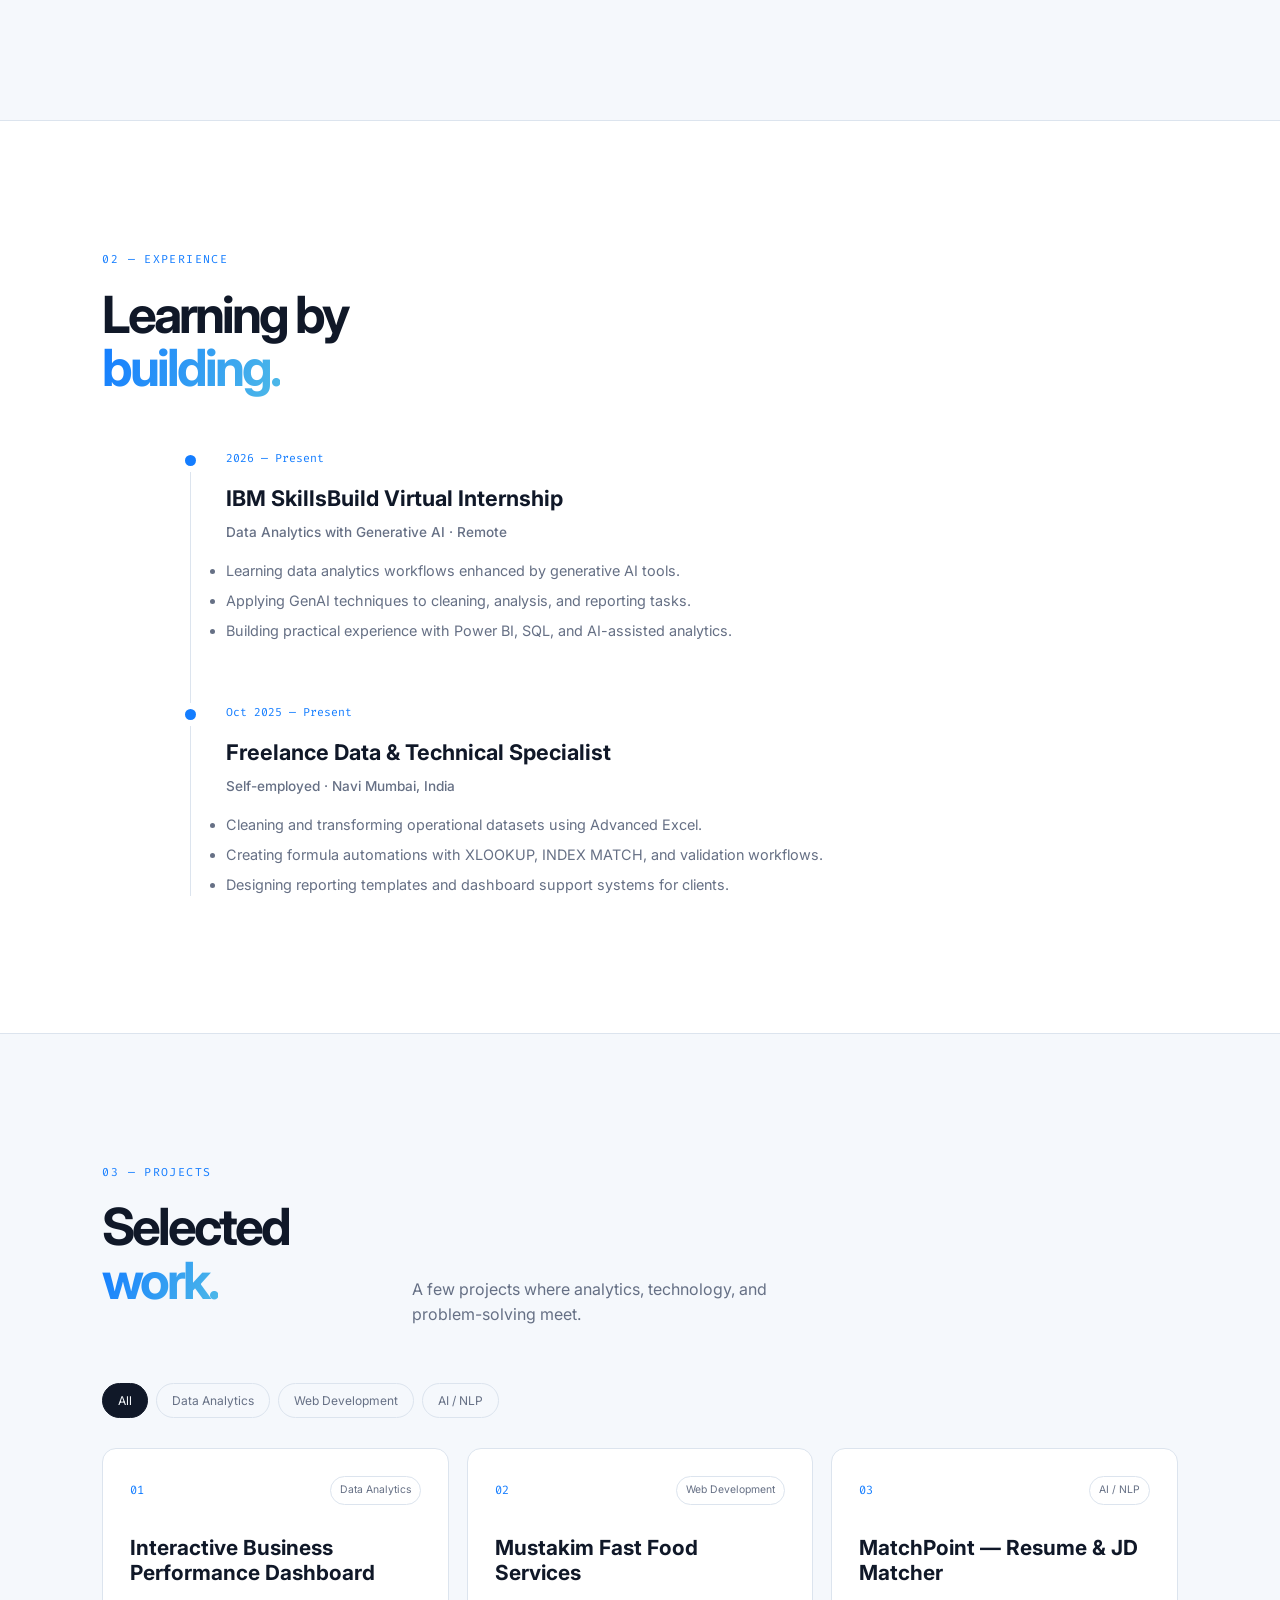
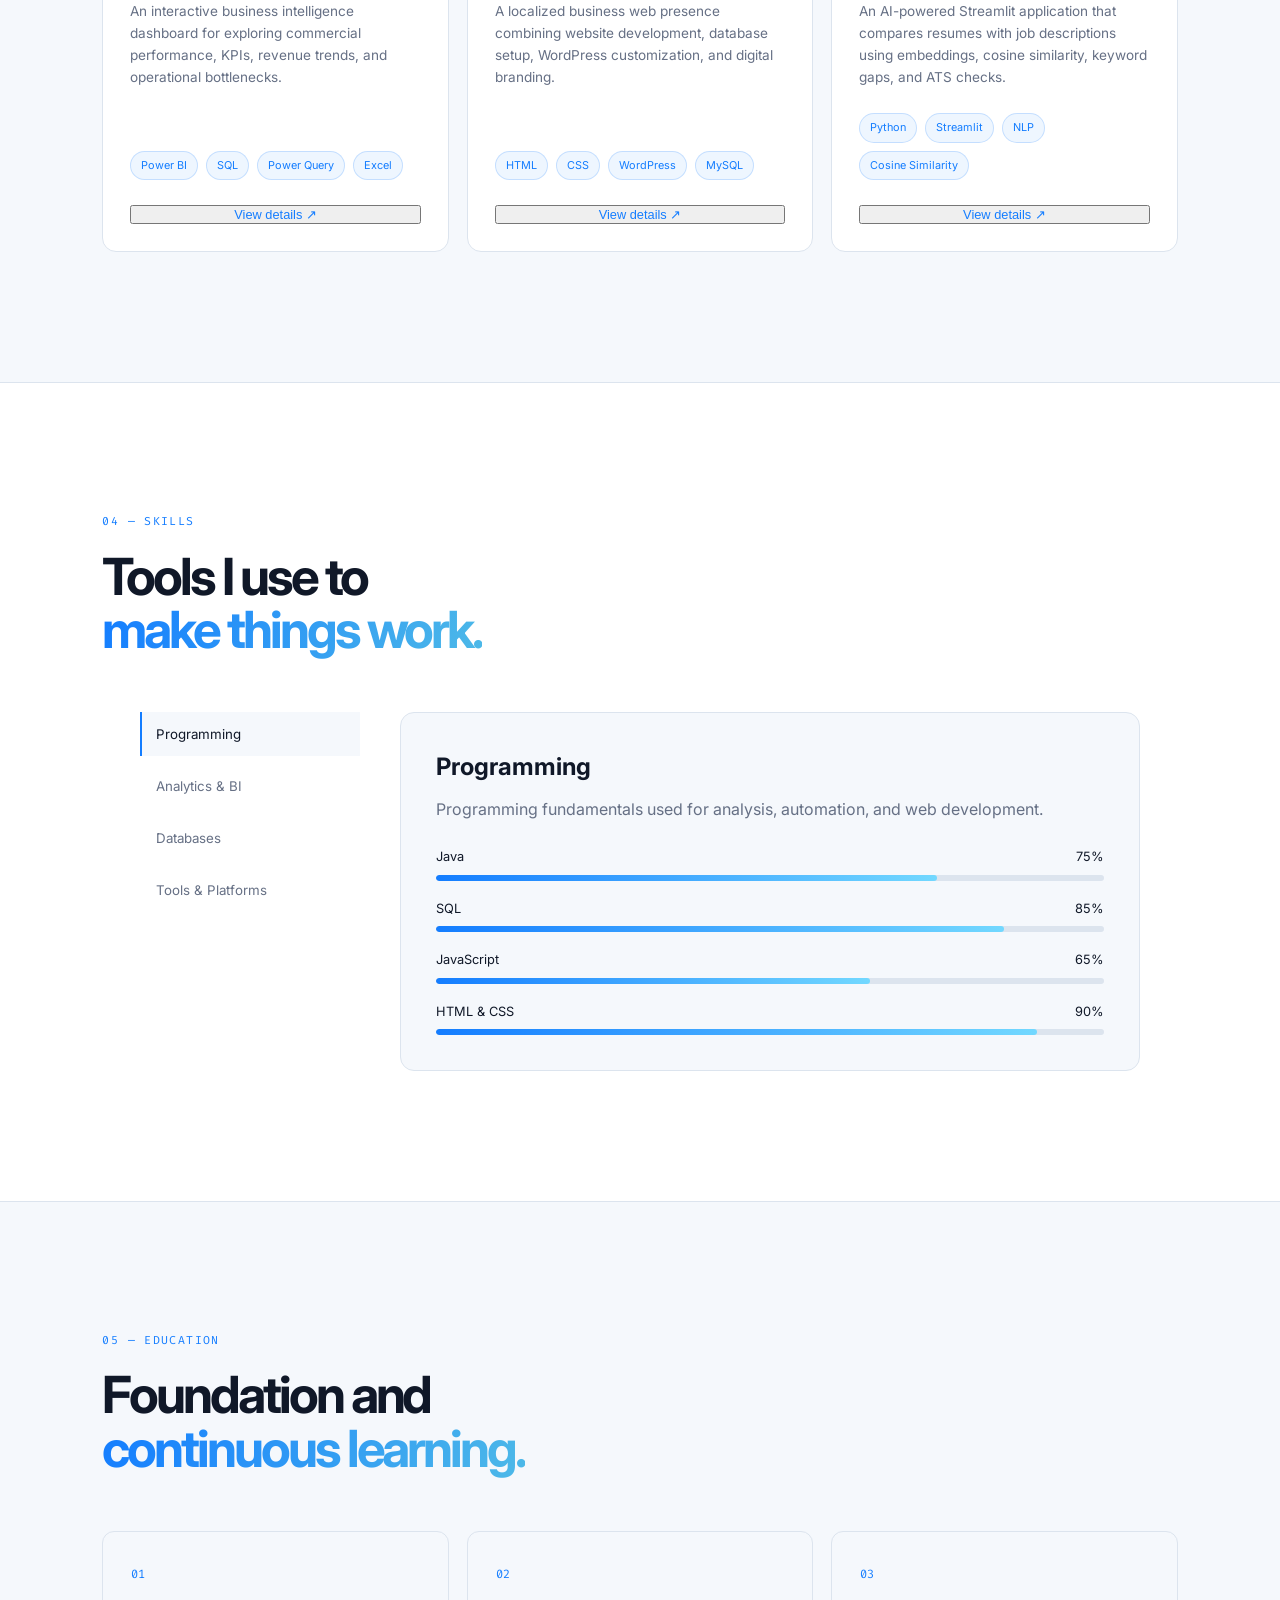
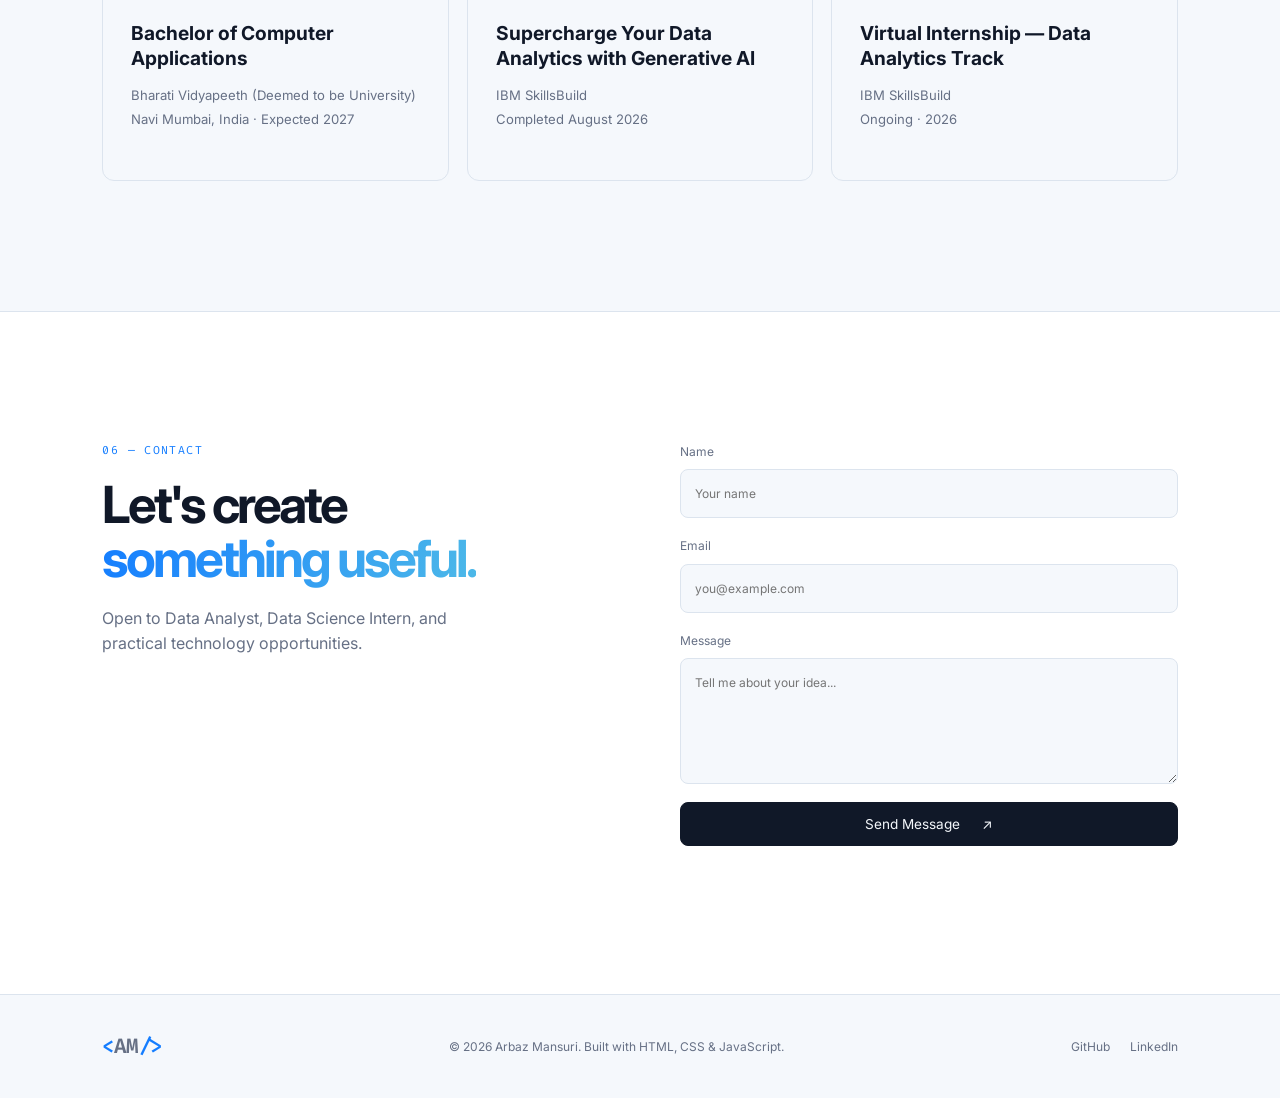
==== commit 4ac80421: "Update index.html" ====
--- a/arbaz-dynamic-portfolio/index.html
+++ b/arbaz-dynamic-portfolio/index.html
@@ -11,7 +11,20 @@
   <link rel="stylesheet" href="style.css" />
 </head>
 <body>
-  <div class="cursor-glow"></div>
+  <div class="page-loader" id="pageLoader" aria-hidden="true">
+    <div class="loader-core">
+      <span class="loader-mark">AM</span>
+      <span class="loader-line"><i></i></span>
+      <span class="loader-caption">Preparing the interface</span>
+    </div>
+  </div>
+
+  <div class="cursor-glow" aria-hidden="true"></div>
+  <div class="custom-cursor" id="customCursor" aria-hidden="true">
+    <span class="cursor-dot"></span>
+    <span class="cursor-ring"></span>
+    <span class="cursor-label"></span>
+  </div>
 
   <header class="navbar" id="navbar">
     <a href="#home" class="logo static-brand"><span class="brand-mark">A</span><span>Arbaz Mansuri</span></a>
@@ -24,9 +37,9 @@
     <div class="nav-actions">
       <a class="resume-btn resume-link" href="assets/resume.pdf" target="_blank" rel="noopener" download>Resume ↗</a>
       <a class="resume-btn static-talk" href="#contact">Let’s talk</a>
-      <button class="menu-btn" id="menuBtn" aria-label="Open menu">☰</button>
+      <button class="menu-btn" id="menuBtn" aria-label="Open menu" aria-expanded="false" aria-controls="navMenu">☰</button>
     </div>
-    <div class="scroll-progress" id="scrollProgress"></div>
+    <div class="scroll-progress" id="scrollProgress" role="progressbar" aria-label="Page scroll progress" aria-valuemin="0" aria-valuemax="100" aria-valuenow="0"></div>
   </header>
 
   <main>
@@ -50,6 +63,7 @@
           <p class="static-intro">Data Analyst turning raw, unstructured data into dashboards and decisions — with SQL, Power BI, and Advanced Excel.</p>
           <a class="static-cta" href="#projects">Explore my work <span>↗</span></a>
           <a class="static-cta github-cta" href="https://github.com/arbazmustakimmilkcenter786-afk" target="_blank" rel="noopener">GitHub <span>↗</span></a>
+          <a class="static-cta live-cta" href="https://matchpoint1-01.streamlit.app/" target="_blank" rel="noopener noreferrer">Live Project <span>↗</span></a>
         </div>
 
         <div class="static-tagline">
@@ -99,9 +113,12 @@
     </section>
   </main>
 
-  <footer><div class="logo"><span>&lt;</span>AM<span>/&gt;</span></div><p>© 2026 Arbaz Mansuri. Built with HTML, CSS & JavaScript.</p><div class="footer-links"><a href="https://github.com/arbazmustakimmilkcenter786-afk" target="_blank">GitHub</a><a href="https://linkedin.com/in/arbaz-mansuri-52840a431" target="_blank">LinkedIn</a></div></footer>
+  <footer><div class="logo"><span>&lt;</span>AM<span>/&gt;</span></div><p>© 2026 Arbaz Mansuri. Built with HTML, CSS & JavaScript.</p><div class="footer-links"><a href="https://github.com/arbazmustakimmilkcenter786-afk" target="_blank" rel="noopener noreferrer" data-cursor="OPEN">GitHub</a><a href="https://linkedin.com/in/arbaz-mansuri-52840a431" target="_blank" rel="noopener noreferrer" data-cursor="OPEN">LinkedIn</a></div></footer>
   <button class="back-top" id="backTop" aria-label="Back to top">↑</button>
-  <div class="modal" id="projectModal" aria-hidden="true"><div class="modal-box"><button class="modal-close" id="modalClose">×</button><p class="eyebrow" id="modalCategory"></p><h2 id="modalTitle"></h2><p id="modalDescription"></p><div class="tag-list" id="modalTags"></div><a id="modalLink" class="text-link" href="#" target="_blank">View project →</a></div></div>
+  <div class="modal" id="projectModal" aria-hidden="true"><div class="modal-box"><button class="modal-close" id="modalClose">×</button><p class="eyebrow" id="modalCategory"></p><h2 id="modalTitle"></h2><p id="modalDescription"></p><div class="tag-list" id="modalTags"></div><div class="modal-actions">
+          <a id="modalLink" class="text-link" href="#" target="_blank" rel="noopener noreferrer">View project →</a>
+          <a id="modalLiveLink" class="text-link live-link" href="#" target="_blank" rel="noopener noreferrer">Live demo →</a>
+        </div></div></div>
   <script src="script.js"></script>
 </body>
 </html>
